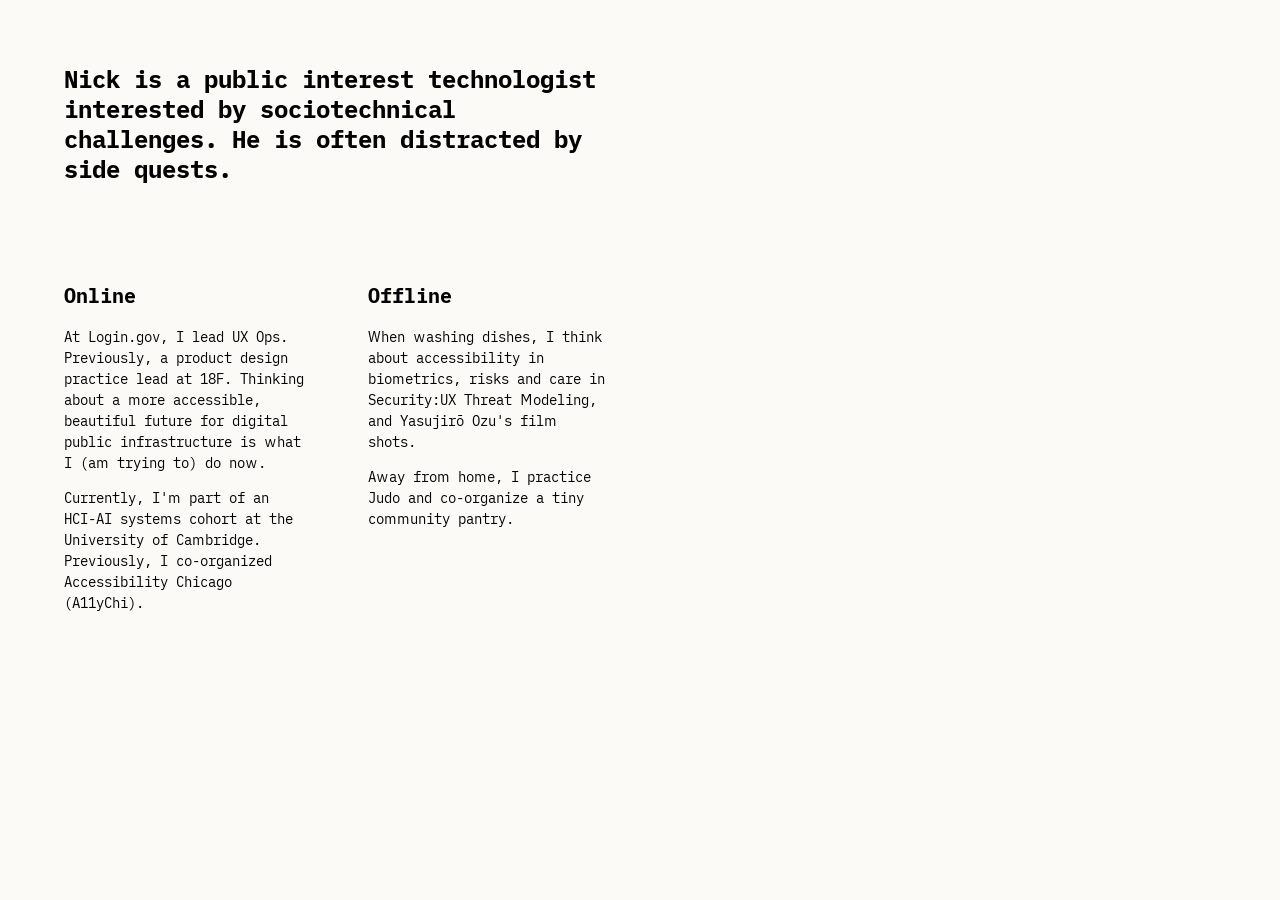
==== index.html @ ea6c8e44 "Update index" ====
<!DOCTYPE html>
<html lang="en">
<head>
    <meta charset="UTF-8">
    <meta name="viewport" content="width=device-width, initial-scale=1.0">
    <link rel="stylesheet" type="text/css" href="./css/tachyons.css">
    <link rel="stylesheet" type="text/css" href="./css/main.css">
    <title>Nick Ng Dot XYZ</title>
</head>
<body class="ma4" style="background-color: #FBFAF6">
  <header class="fl w-100 w-50-l pa3-m pa4-l">
    <h1 class="lh-title f3 b mt0">
      Nick is a public interest technologist interested by sociotechnical challenges. He is often distracted by side quests.
    </h2>
  </header>
    <section class="fl w-100">
    <div class="fl w-100 w-50-m w-25-l pa3-m pa4-l"> 
      <h2 class="f4 lh-copy">Online</h2>
      <p class="f6 lh-copy measure">At Login.gov, I lead UX Ops. Previously, a product design practice lead at 18F. Thinking about a more accessible, beautiful future for digital public infrastructure is what I (am trying to) do now.</p>     
      <p class="f6 lh-copy measure">Currently, I'm part of an HCI-AI systems cohort at the University of Cambridge. Previously, I co-organized Accessibility Chicago (A11yChi).</p>
    </div>
    <div class="fl w-100 w-50-m w-25-l pa3-m pa4-l"> 
      <h2 class="f4 lh-copy">Offline</h2>
      <p class="f6 lh-copy measure">When washing dishes, I think about accessibility in biometrics, risks and care in Security:UX Threat Modeling, and Yasujirō Ozu's film shots.</p>
      <p class="f6 lh-copy measure">Away from home, I practice Judo and co-organize a tiny community pantry.</p>
    </div>
  </section>
</body>
</html>
---- css/main.css ----
/* typography--*/
@font-face {
  font-family: "iA Writer Duospace";
  font-weight: normal;
  font-style: normal;
  src: url("../fonts/iAWriterDuospace-Regular.woff2") format("woff2"),
    url("../fonts/iAWriterDuospace-Regular.woff") format("woff");
}

@font-face {
  font-family: "iA Writer Duospace";
  font-weight: normal;
  font-style: italic;
  src: url("../fonts/iAWriterDuospace-Italic.woff2") format("woff2"),
    url("../fonts/iAWriterDuospace-Italic.woff") format("woff");
}

@font-face {
  font-family: "iA Writer Duospace";
  font-weight: bold;
  font-style: normal;
  src: url("../fonts/iAWriterDuospace-Bold.woff2") format("woff2"),
    url("../fonts/iAWriterDuospace-Bold.woff") format("woff");
}

@font-face {
  font-family: "iA Writer Duospace";
  font-weight: bold;
  font-style: italic;
  src: url("../fonts/iAWriterDuospace-BoldItalic.woff2") format("woff2"),
    url("../fonts/iAWriterDuospace-BoldItalic.woff") format("woff");
}

body , p { font-family: 'iA Writer Duospace', 'Helvetica', sans-serif; }

h1, h2, h3 {font-family: 'iA Writer Duospace', Helvetica, sans-serif;}

figcaption { font-style: oblique; font-size:0.75em; line-height:1.5em; padding:0.5em 0; }
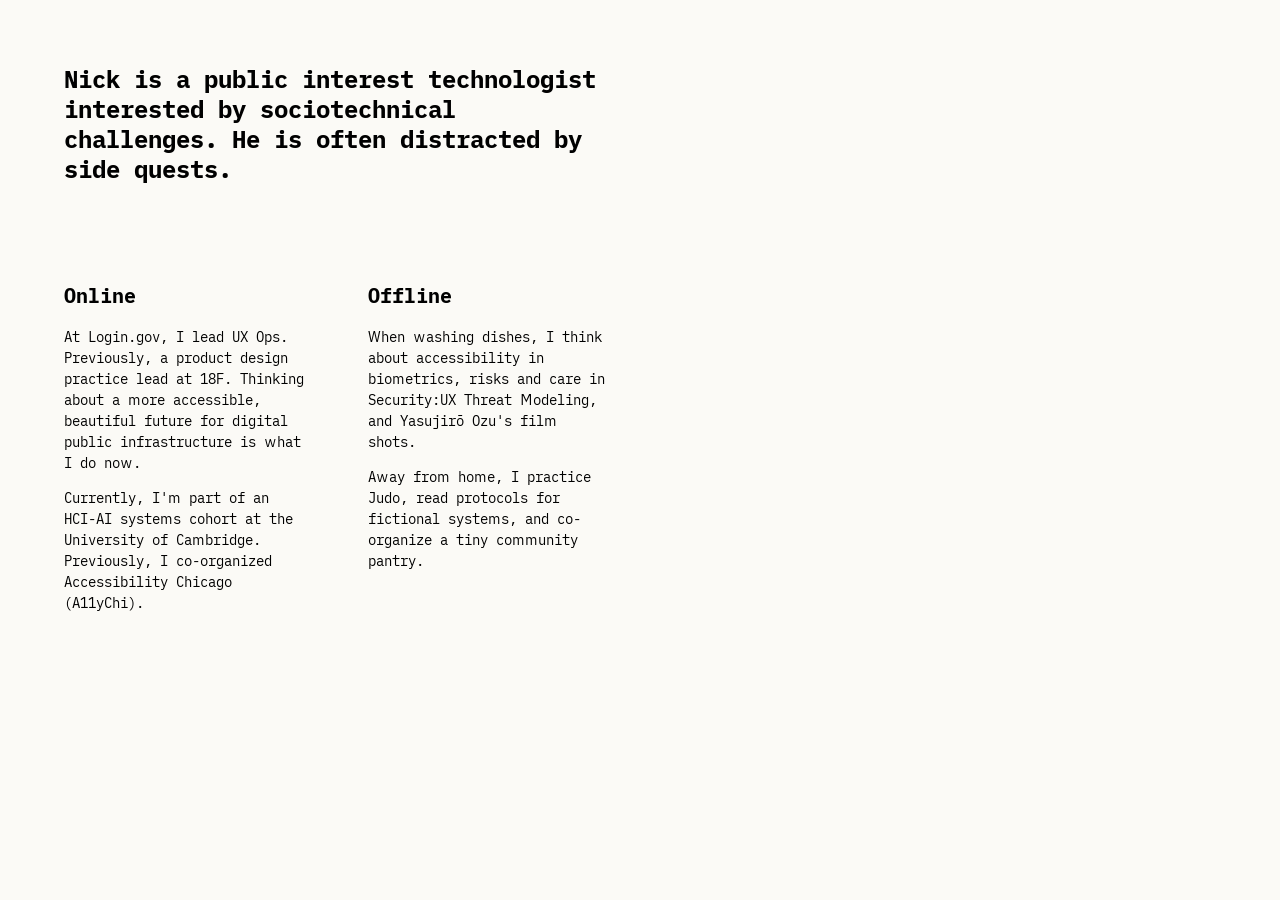
==== commit 48daa346: "Index update" ====
--- a/index.html
+++ b/index.html
@@ -17,13 +17,13 @@
     <section class="fl w-100">
     <div class="fl w-100 w-50-m w-25-l pa3-m pa4-l"> 
       <h2 class="f4 lh-copy">Online</h2>
-      <p class="f6 lh-copy measure">At Login.gov, I lead UX Ops. Previously, a product design practice lead at 18F. Thinking about a more accessible, beautiful future for digital public infrastructure is what I (am trying to) do now.</p>     
+      <p class="f6 lh-copy measure">At Login.gov, I lead UX Ops. Previously, a product design practice lead at 18F. Thinking about a more accessible, beautiful future for digital public infrastructure is what I do now.</p>     
       <p class="f6 lh-copy measure">Currently, I'm part of an HCI-AI systems cohort at the University of Cambridge. Previously, I co-organized Accessibility Chicago (A11yChi).</p>
     </div>
     <div class="fl w-100 w-50-m w-25-l pa3-m pa4-l"> 
       <h2 class="f4 lh-copy">Offline</h2>
       <p class="f6 lh-copy measure">When washing dishes, I think about accessibility in biometrics, risks and care in Security:UX Threat Modeling, and Yasujirō Ozu's film shots.</p>
-      <p class="f6 lh-copy measure">Away from home, I practice Judo and co-organize a tiny community pantry.</p>
+      <p class="f6 lh-copy measure">Away from home, I practice Judo, read protocols for fictional systems, and co-organize a tiny community pantry.</p>
     </div>
   </section>
 </body>
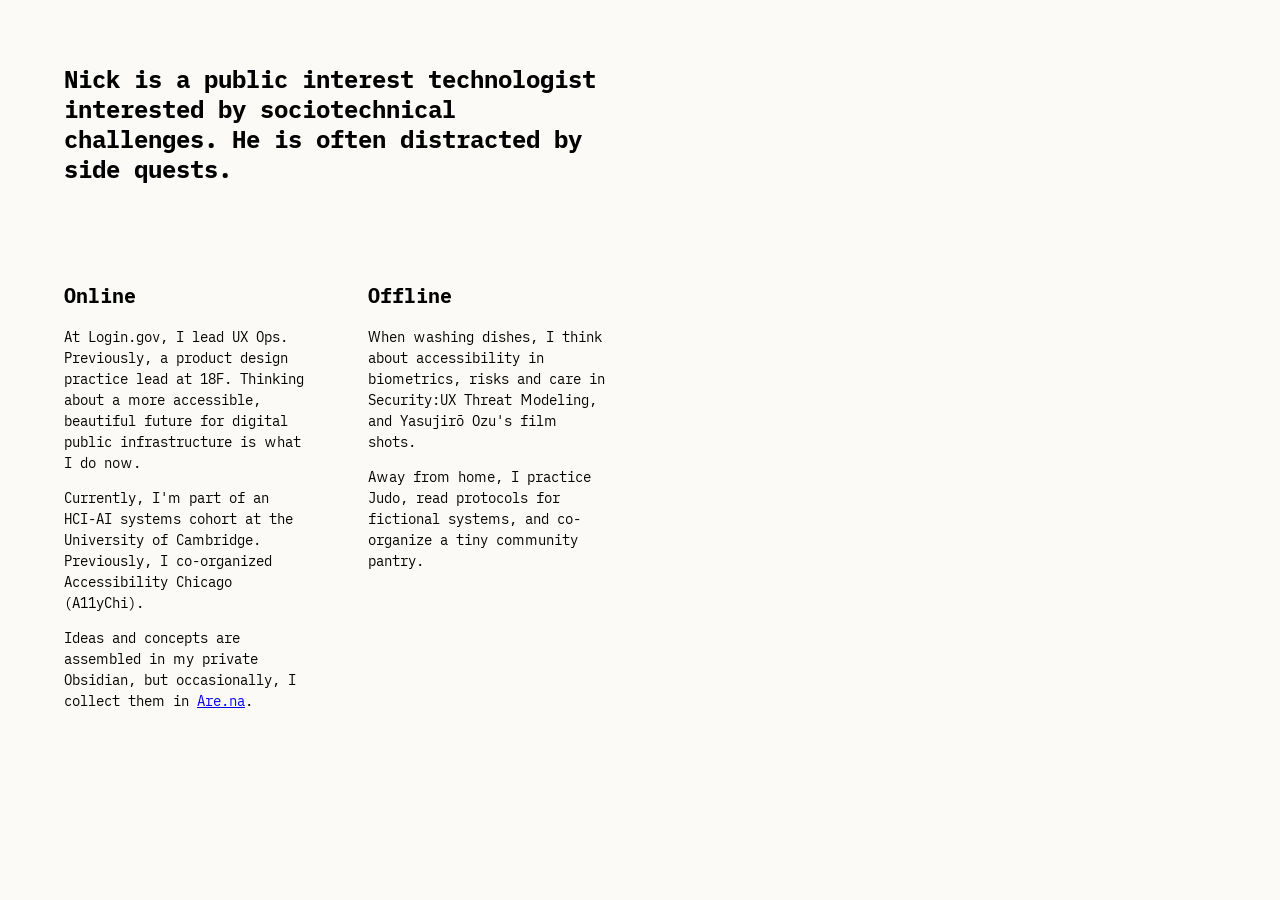
==== commit bf322bd4: "Index update" ====
--- a/index.html
+++ b/index.html
@@ -10,19 +10,18 @@
 </head>
 <body class="ma4" style="background-color: #FBFAF6">
   <header class="fl w-100 w-50-l pa3-m pa4-l">
-    <h1 class="lh-title f3 b mt0">
-      Nick is a public interest technologist interested by sociotechnical challenges. He is often distracted by side quests.
-    </h2>
+    <h1 class="lh-title f3 b mt0">Nick is a public interest technologist interested by sociotechnical challenges. He is often distracted by side quests.</h1>
   </header>
     <section class="fl w-100">
     <div class="fl w-100 w-50-m w-25-l pa3-m pa4-l"> 
       <h2 class="f4 lh-copy">Online</h2>
       <p class="f6 lh-copy measure">At Login.gov, I lead UX Ops. Previously, a product design practice lead at 18F. Thinking about a more accessible, beautiful future for digital public infrastructure is what I do now.</p>     
       <p class="f6 lh-copy measure">Currently, I'm part of an HCI-AI systems cohort at the University of Cambridge. Previously, I co-organized Accessibility Chicago (A11yChi).</p>
+      <p class="f6 lh-copy measure">Ideas and concepts are assembled in my private Obsidian, but occasionally, I collect them in <a href="https://www.are.na/nick-ng/channels">Are.na</a>.</a></p>
     </div>
     <div class="fl w-100 w-50-m w-25-l pa3-m pa4-l"> 
       <h2 class="f4 lh-copy">Offline</h2>
-      <p class="f6 lh-copy measure">When washing dishes, I think about accessibility in biometrics, risks and care in Security:UX Threat Modeling, and Yasujirō Ozu's film shots.</p>
+      <p class="f6 lh-copy measure">When washing dishes, I think about accessibility in biometrics, risks and care in Security:UX Threat Modeling, and Yasujirō Ozu's film shots.</p> 
       <p class="f6 lh-copy measure">Away from home, I practice Judo, read protocols for fictional systems, and co-organize a tiny community pantry.</p>
     </div>
   </section>
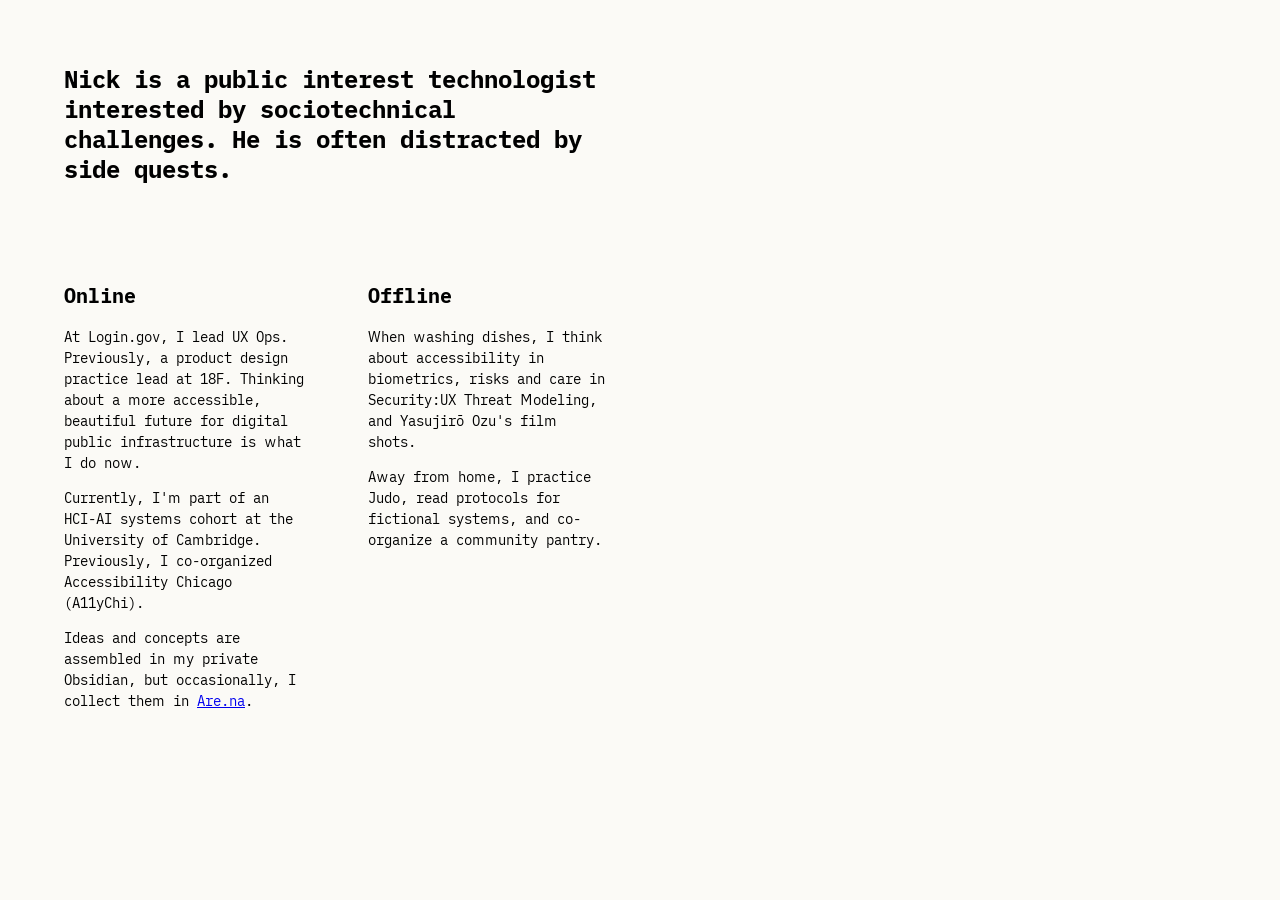
==== commit d94e76c4: "Update index.html" ====
--- a/index.html
+++ b/index.html
@@ -22,8 +22,8 @@
     <div class="fl w-100 w-50-m w-25-l pa3-m pa4-l"> 
       <h2 class="f4 lh-copy">Offline</h2>
       <p class="f6 lh-copy measure">When washing dishes, I think about accessibility in biometrics, risks and care in Security:UX Threat Modeling, and Yasujirō Ozu's film shots.</p> 
-      <p class="f6 lh-copy measure">Away from home, I practice Judo, read protocols for fictional systems, and co-organize a tiny community pantry.</p>
+      <p class="f6 lh-copy measure">Away from home, I practice Judo, read protocols for fictional systems, and co-organize a community pantry.</p>
     </div>
   </section>
 </body>
-</html>+</html>
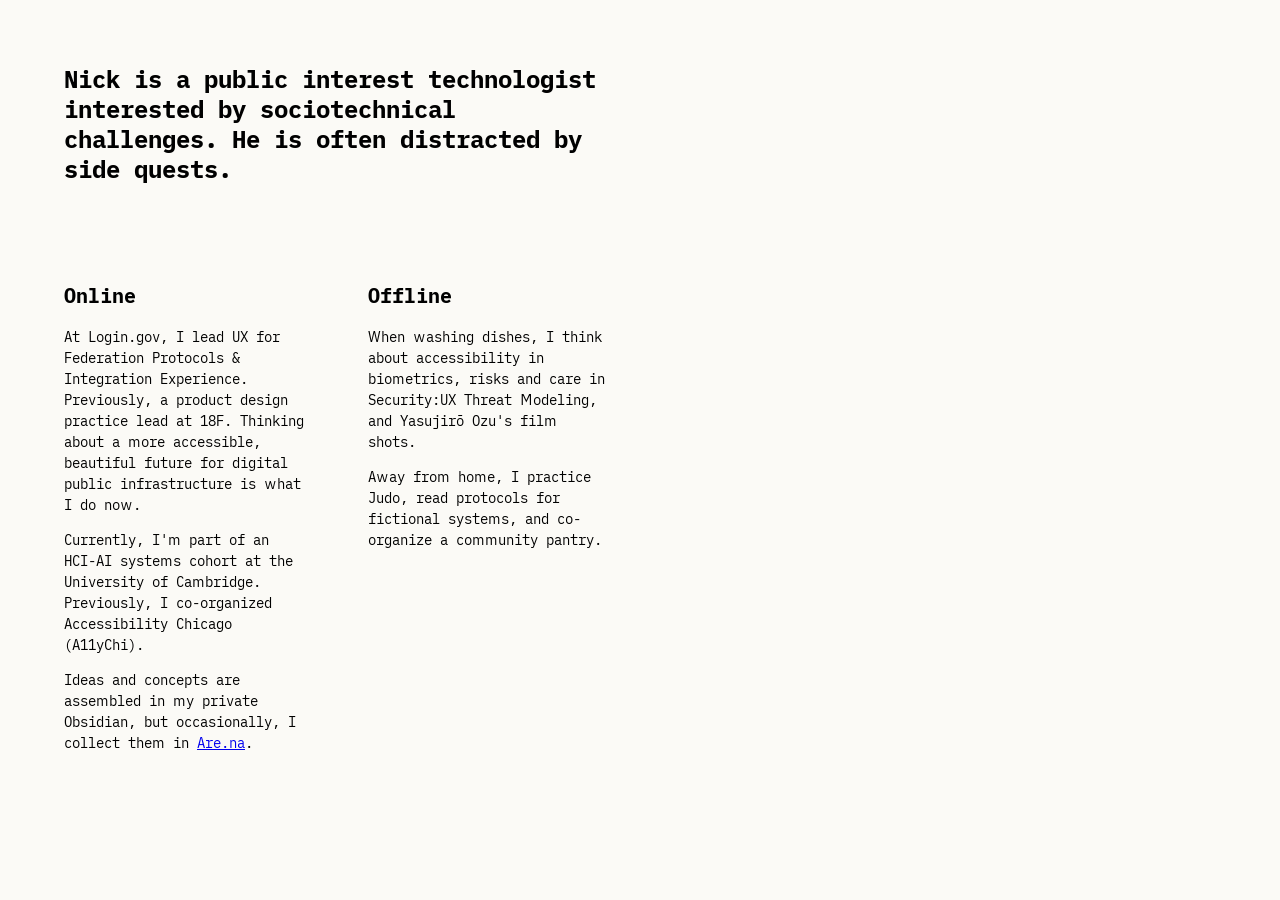
==== commit bf07b017: "Update role" ====
--- a/index.html
+++ b/index.html
@@ -15,7 +15,7 @@
     <section class="fl w-100">
     <div class="fl w-100 w-50-m w-25-l pa3-m pa4-l"> 
       <h2 class="f4 lh-copy">Online</h2>
-      <p class="f6 lh-copy measure">At Login.gov, I lead UX Ops. Previously, a product design practice lead at 18F. Thinking about a more accessible, beautiful future for digital public infrastructure is what I do now.</p>     
+      <p class="f6 lh-copy measure">At Login.gov, I lead UX for Federation Protocols & Integration Experience. Previously, a product design practice lead at 18F. Thinking about a more accessible, beautiful future for digital public infrastructure is what I do now.</p>     
       <p class="f6 lh-copy measure">Currently, I'm part of an HCI-AI systems cohort at the University of Cambridge. Previously, I co-organized Accessibility Chicago (A11yChi).</p>
       <p class="f6 lh-copy measure">Ideas and concepts are assembled in my private Obsidian, but occasionally, I collect them in <a href="https://www.are.na/nick-ng/channels">Are.na</a>.</a></p>
     </div>
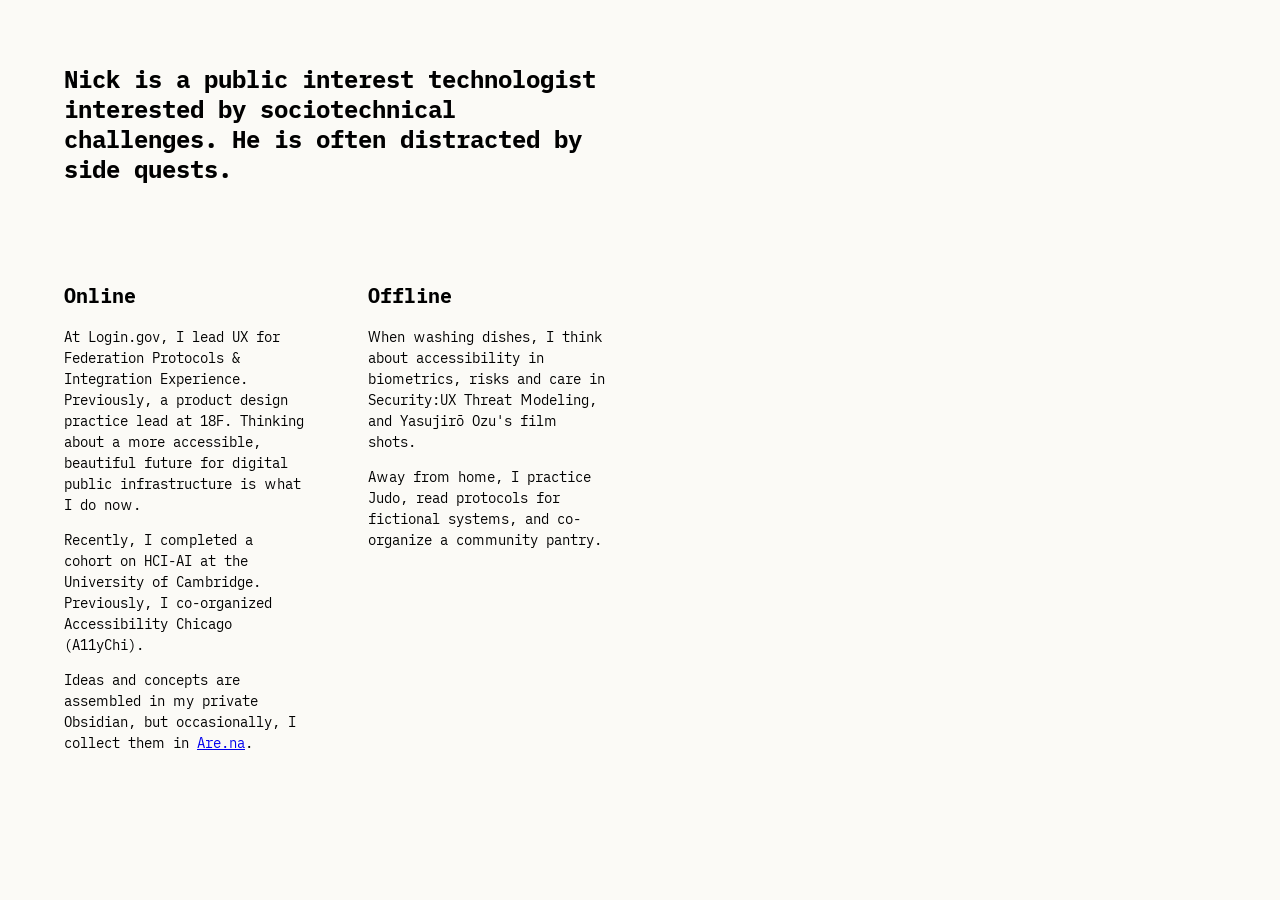
==== commit 9e35309a: "Update index.html" ====
--- a/index.html
+++ b/index.html
@@ -16,7 +16,7 @@
     <div class="fl w-100 w-50-m w-25-l pa3-m pa4-l"> 
       <h2 class="f4 lh-copy">Online</h2>
       <p class="f6 lh-copy measure">At Login.gov, I lead UX for Federation Protocols & Integration Experience. Previously, a product design practice lead at 18F. Thinking about a more accessible, beautiful future for digital public infrastructure is what I do now.</p>     
-      <p class="f6 lh-copy measure">Currently, I'm part of an HCI-AI systems cohort at the University of Cambridge. Previously, I co-organized Accessibility Chicago (A11yChi).</p>
+      <p class="f6 lh-copy measure">Recently, I completed a cohort on HCI-AI at the University of Cambridge. Previously, I co-organized Accessibility Chicago (A11yChi).</p>
       <p class="f6 lh-copy measure">Ideas and concepts are assembled in my private Obsidian, but occasionally, I collect them in <a href="https://www.are.na/nick-ng/channels">Are.na</a>.</a></p>
     </div>
     <div class="fl w-100 w-50-m w-25-l pa3-m pa4-l"> 
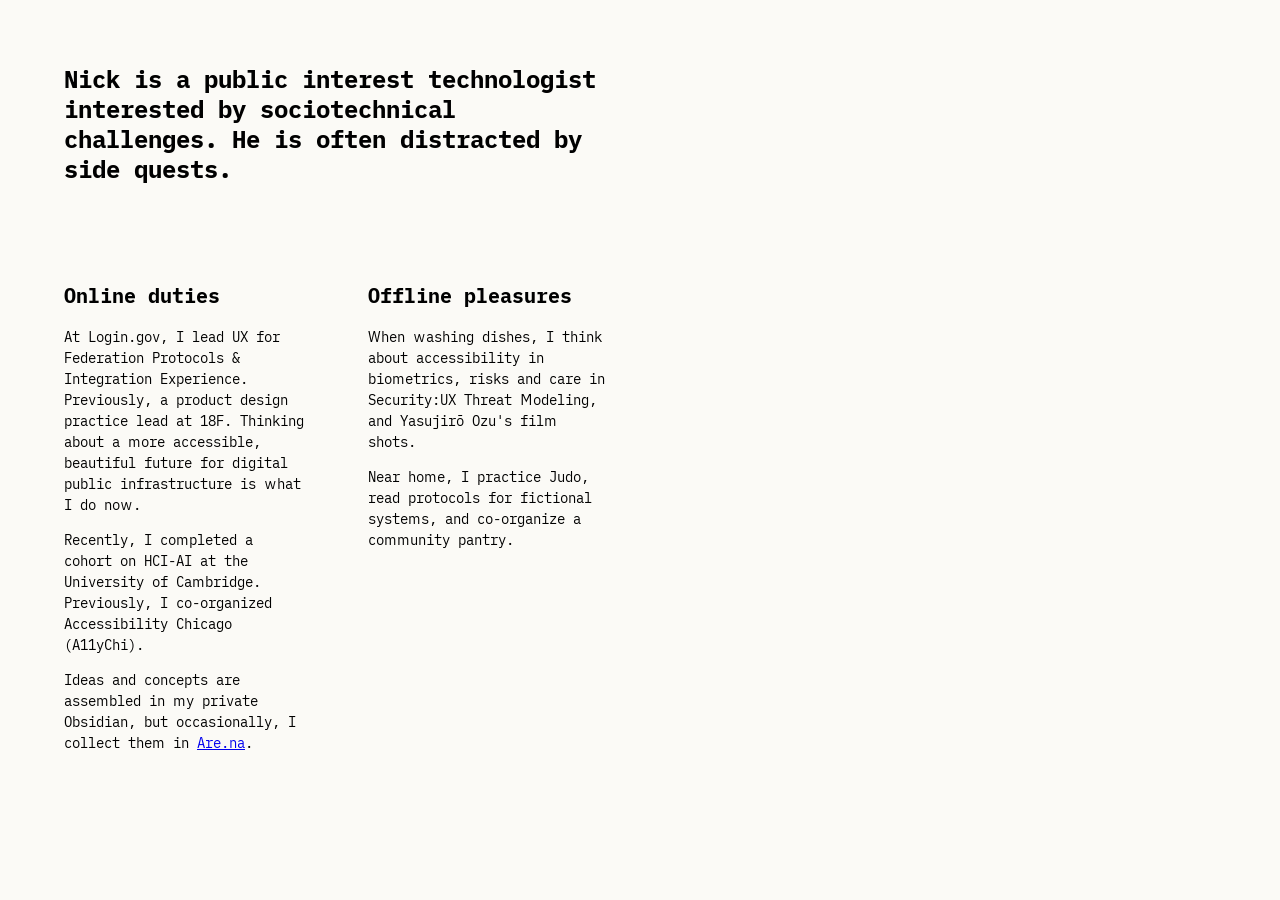
==== commit e9847a4a: "Update index.html" ====
--- a/index.html
+++ b/index.html
@@ -14,15 +14,15 @@
   </header>
     <section class="fl w-100">
     <div class="fl w-100 w-50-m w-25-l pa3-m pa4-l"> 
-      <h2 class="f4 lh-copy">Online</h2>
+      <h2 class="f4 lh-copy">Online duties</h2>
       <p class="f6 lh-copy measure">At Login.gov, I lead UX for Federation Protocols & Integration Experience. Previously, a product design practice lead at 18F. Thinking about a more accessible, beautiful future for digital public infrastructure is what I do now.</p>     
       <p class="f6 lh-copy measure">Recently, I completed a cohort on HCI-AI at the University of Cambridge. Previously, I co-organized Accessibility Chicago (A11yChi).</p>
       <p class="f6 lh-copy measure">Ideas and concepts are assembled in my private Obsidian, but occasionally, I collect them in <a href="https://www.are.na/nick-ng/channels">Are.na</a>.</a></p>
     </div>
     <div class="fl w-100 w-50-m w-25-l pa3-m pa4-l"> 
-      <h2 class="f4 lh-copy">Offline</h2>
+      <h2 class="f4 lh-copy">Offline pleasures</h2>
       <p class="f6 lh-copy measure">When washing dishes, I think about accessibility in biometrics, risks and care in Security:UX Threat Modeling, and Yasujirō Ozu's film shots.</p> 
-      <p class="f6 lh-copy measure">Away from home, I practice Judo, read protocols for fictional systems, and co-organize a community pantry.</p>
+      <p class="f6 lh-copy measure">Near home, I practice Judo, read protocols for fictional systems, and co-organize a community pantry.</p>
     </div>
   </section>
 </body>
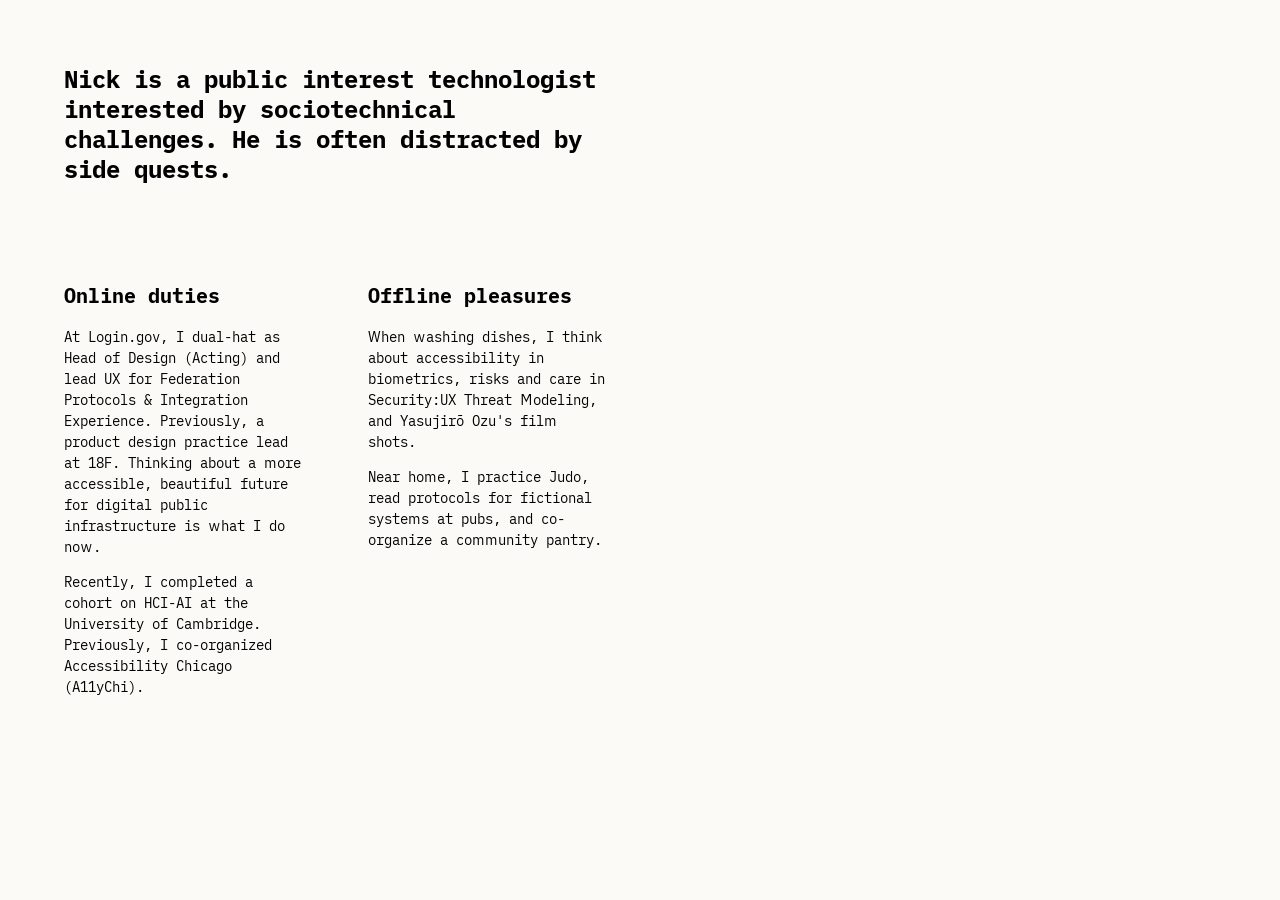
==== commit c0b2542d: "Update job title and offline activities description" ====
--- a/index.html
+++ b/index.html
@@ -15,14 +15,13 @@
     <section class="fl w-100">
     <div class="fl w-100 w-50-m w-25-l pa3-m pa4-l"> 
       <h2 class="f4 lh-copy">Online duties</h2>
-      <p class="f6 lh-copy measure">At Login.gov, I lead UX for Federation Protocols & Integration Experience. Previously, a product design practice lead at 18F. Thinking about a more accessible, beautiful future for digital public infrastructure is what I do now.</p>     
+      <p class="f6 lh-copy measure">At Login.gov, I dual-hat as Head of Design (Acting) and lead UX for Federation Protocols & Integration Experience. Previously, a product design practice lead at 18F. Thinking about a more accessible, beautiful future for digital public infrastructure is what I do now.</p>     
       <p class="f6 lh-copy measure">Recently, I completed a cohort on HCI-AI at the University of Cambridge. Previously, I co-organized Accessibility Chicago (A11yChi).</p>
-      <p class="f6 lh-copy measure">Ideas and concepts are assembled in my private Obsidian, but occasionally, I collect them in <a href="https://www.are.na/nick-ng/channels">Are.na</a>.</a></p>
     </div>
     <div class="fl w-100 w-50-m w-25-l pa3-m pa4-l"> 
       <h2 class="f4 lh-copy">Offline pleasures</h2>
       <p class="f6 lh-copy measure">When washing dishes, I think about accessibility in biometrics, risks and care in Security:UX Threat Modeling, and Yasujirō Ozu's film shots.</p> 
-      <p class="f6 lh-copy measure">Near home, I practice Judo, read protocols for fictional systems, and co-organize a community pantry.</p>
+      <p class="f6 lh-copy measure">Near home, I practice Judo, read protocols for fictional systems at pubs, and co-organize a community pantry.</p>
     </div>
   </section>
 </body>
